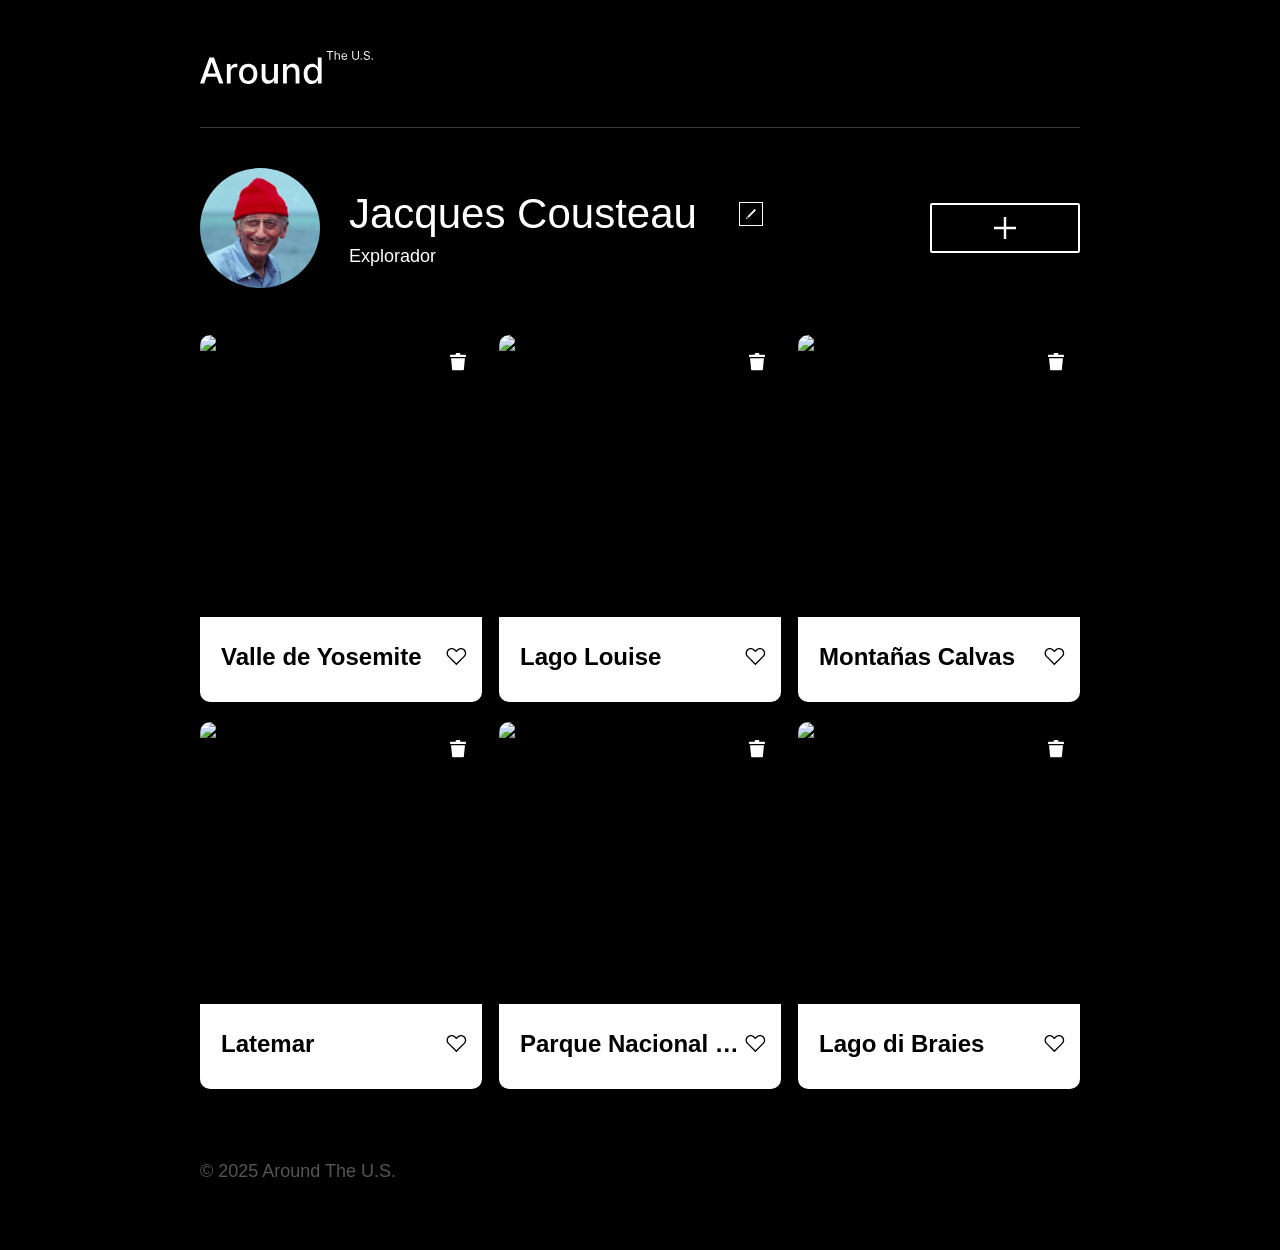
==== src/index.html @ 41183d50 "Proyecto Sprint 11 Entrega 2" ====
<!doctype html>
<html lang="es">
  <head>
    <meta charset="UTF-8" />
    <meta content="width=device-width, initial-scale=1.0" name="viewport" />
    <meta content="ie=edge" http-equiv="X-UA-Compatible" />
    <title>Around The U.S.</title>
    <link href="./pages/index.css" rel="stylesheet" />
  </head>
  <body class="page">
    <div class="page__content">
      <header class="header page__section">
        <img
          alt="Logotipo Around The U.S."
          class="logo header__logo"
          src="./images/logo.svg"
        />
      </header>
      <main class="content">
        <section class="profile page__section">
          <img class="profile__image" src="./images/avatar.jpg" alt="Avatar" />
          <div class="profile__info">
            <h1 class="profile__title">Jacques Cousteau</h1>
            <button
              aria-label="Editar perfil"
              class="profile__edit-button"
              type="button"
            ></button>
            <p class="profile__description">Explorador</p>
          </div>
          <button
            aria-label="Agregar tarjeta"
            class="profile__add-button"
            type="button"
          ></button>
        </section>
        <section class="cards page__section">
          <ul class="cards__list"></ul>
        </section>
      </main>
      <footer class="footer page__section">
        <p class="footer__copyright">© 2025 Around The U.S.</p>
      </footer>
      <div class="popup" id="edit-popup">
        <div class="popup__content">
          <button
            aria-label="Cerrar ventana emergente"
            class="popup__close"
            type="button"
          ></button>
          <h3 class="popup__title">Editar perfil</h3>
          <form class="popup__form" id="edit-profile-form" name="popupEdit">
            <input
              class="popup__input popup__input_type_name"
              name="name"
              id="name"
              minlength="2"
              maxlength="40"
              placeholder="Nombre"
              type="text"
              required
            />
            <span class="name-input-error popup__input-error"></span>
            <input
              class="popup__input popup__input_type_description"
              name="description"
              id="description"
              minlength="2"
              maxlength="200"
              placeholder="Acerca de mí"
              type="text"
              required
            />
            <span class="description-input-error popup__input-error"></span>
            <button
              class="button popup__button popup__button-submit"
              type="submit"
              disabled
            >
              Guardar
            </button>
          </form>
        </div>
      </div>
      <div class="popup" id="new-card-popup">
        <div class="popup__content">
          <button
            aria-label="Cerrar ventana emergente"
            class="popup__close"
            type="button"
          ></button>
          <h3 class="popup__title">Nuevo lugar</h3>
          <form class="popup__form" id="new-card-form" name="popupPlace">
            <input
              class="popup__input popup__input_type_card-name"
              name="name"
              id="place"
              minlength="2"
              maxlength="30"
              placeholder="Título"
              required
              type="text"
            />
            <span class="place-input-error popup__input-error"></span>
            <input
              class="popup__input popup__input_type_url"
              name="link"
              id="link"
              placeholder="Enlace a la imagen"
              required
              type="url"
            />
            <span class="link-input-error popup__input-error"></span>
            <button
              class="button popup__button popup__button-submit"
              type="submit"
              disabled
            >
              Crear
            </button>
          </form>
        </div>
      </div>
      <div class="popup" id="image-popup">
        <div class="popup__content popup__content_content_image">
          <button
            aria-label="Cerrar ventana emergente"
            class="popup__close"
            type="button"
          ></button>
          <img alt="" class="popup__image" src="#" />
          <p class="popup__caption"></p>
        </div>
      </div>
    </div>
    <template id="card__template">
      <li class="card">
        <img class="card__image" src="" alt="" />
        <button
          aria-label="Eliminar tarjeta"
          class="card__delete-button"
          type="button"
        ></button>
        <div class="card__description">
          <h2 class="card__title"></h2>
          <button
            aria-label="Botón Me gusta"
            class="card__like-button"
            type="button"
          ></button>
        </div>
      </li>
    </template>
    <script type="module" src="scripts/index.js"></script>
  </body>
</html>
---- src/pages/index.css ----
@import url("../vendor/normalize.css");
@import url("../vendor/fonts.css");

@import url("../blocks/page.css");
@import url("../blocks/header.css");
@import url("../blocks/content.css");
@import url("../blocks/footer.css");
@import url("../blocks/profile.css");
@import url("../blocks/cards.css");
@import url("../blocks/card.css");
@import url("../blocks/popup.css");
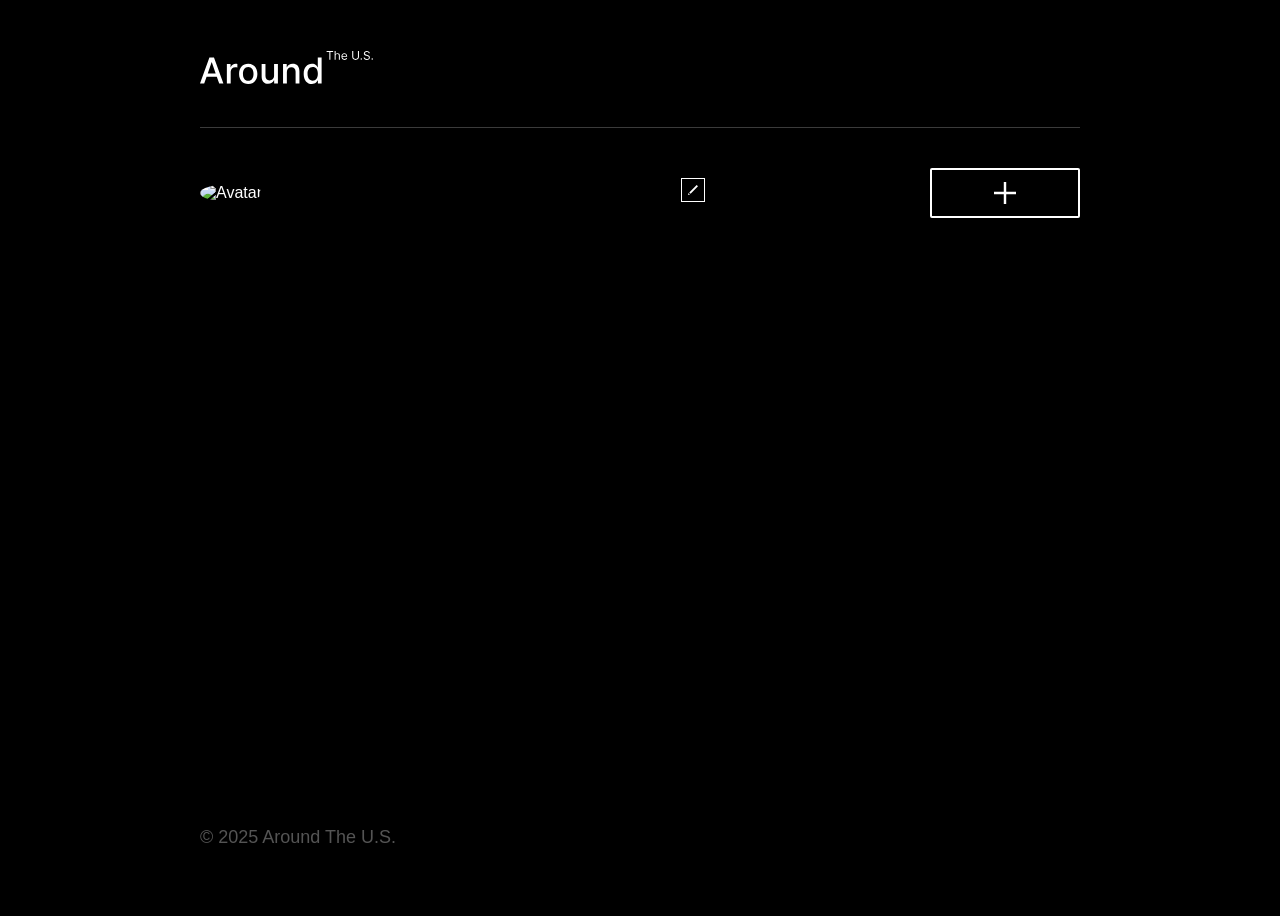
==== commit 0e037dbe: "Proyecto Sprint 12 Entrega 1" ====
--- a/src/index.html
+++ b/src/index.html
@@ -18,15 +18,24 @@
       </header>
       <main class="content">
         <section class="profile page__section">
-          <img class="profile__image" src="./images/avatar.jpg" alt="Avatar" />
+          <div class="profile__image_container">
+            <img class="profile__image" src="" alt="Avatar" />
+            <div>
+              <img
+                class="profile__image-edit-icon"
+                src="/src/images/editar.png"
+                alt="icono editar"
+              />
+            </div>
+          </div>
           <div class="profile__info">
-            <h1 class="profile__title">Jacques Cousteau</h1>
+            <h1 class="profile__title"></h1>
             <button
               aria-label="Editar perfil"
               class="profile__edit-button"
               type="button"
             ></button>
-            <p class="profile__description">Explorador</p>
+            <p class="profile__description"></p>
           </div>
           <button
             aria-label="Agregar tarjeta"
@@ -130,6 +139,56 @@
           ></button>
           <img alt="" class="popup__image" src="#" />
           <p class="popup__caption"></p>
+        </div>
+      </div>
+      <div class="popup" id="confirm-popup">
+        <div class="popup__content-confirm">
+          <button
+            aria-label="Cerrar ventana emergente"
+            class="popup__close"
+            type="button"
+          ></button>
+          <h3 class="popup__title">¿Estas seguro?</h3>
+          <form
+            class="popup__form"
+            id="confirm-delete-form"
+            name="popupConfirm"
+          >
+            <button
+              class="button popup__button popup__button-submit"
+              type="submit"
+            >
+              Sí
+            </button>
+          </form>
+        </div>
+      </div>
+      <div class="popup" id="edit-profile-popup">
+        <div class="popup__content">
+          <button
+            aria-label="Cerrar ventana emergente"
+            class="popup__close"
+            type="button"
+          ></button>
+          <h3 class="popup__title">Cambiar foto de perfil</h3>
+          <form class="popup__form" id="edit-profile-form" name="popupEdit">
+            <input
+              class="popup__input popup__input_type_name"
+              name="avatar"
+              id="profile_photo"
+              minlength="2"
+              placeholder="Link de Imagen"
+              type="text"
+              required
+            />
+            <span class="name-input-error popup__input-error"></span>
+            <button
+              class="button popup__button popup__button-submit"
+              type="submit"
+            >
+              Guardar
+            </button>
+          </form>
         </div>
       </div>
     </div>
